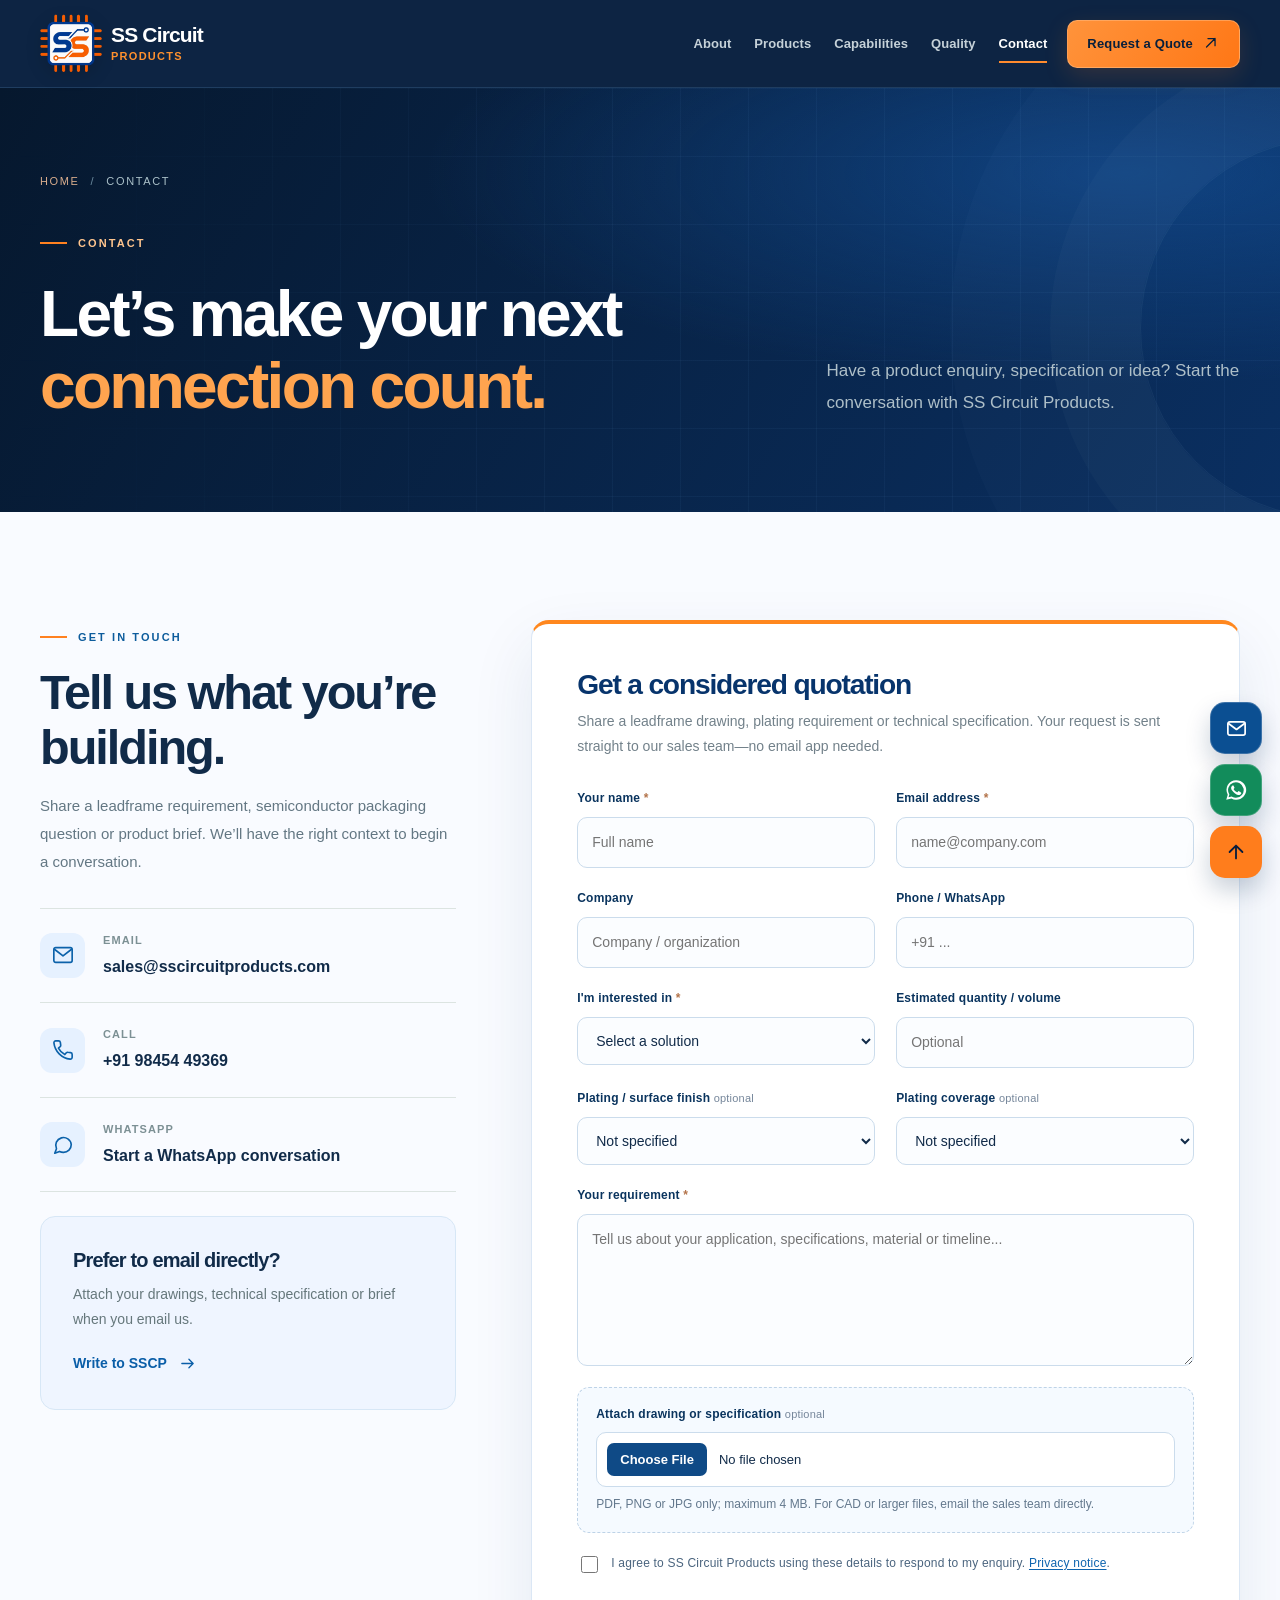
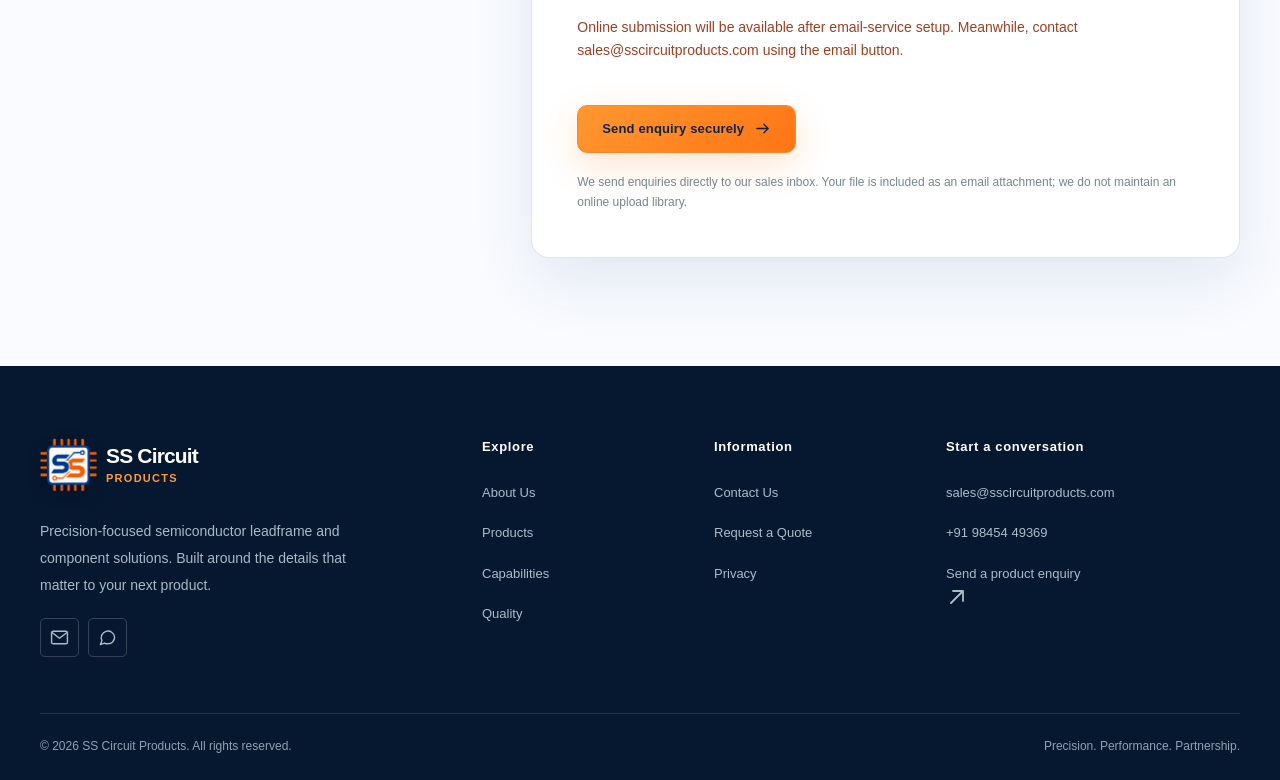
==== contact.html @ 8540289f "feat: publish SSCP V3 Cloudflare Pages website with enquiry endpoint" ====
<!DOCTYPE html>
<html lang="en"><head><meta charset="utf-8"/><meta content="width=device-width, initial-scale=1" name="viewport"/><meta content="#071d3d" name="theme-color"/><meta content="Contact SS Circuit Products at sales@sscircuitproducts.com or +91 98454 49369 for semiconductor and leadframe enquiries." name="description"/><meta content="index,follow" name="robots"/><link href="https://sscircuitproducts.com/contact.html" rel="canonical"/><link href="assets/favicon.png" rel="icon" type="image/png"/><link as="image" fetchpriority="low" href="assets/hero-leadframe.svg" media="(min-width: 641px)" rel="preload"/><link href="styles.css" rel="stylesheet"/><meta content="website" property="og:type"/><meta content="SS Circuit Products" property="og:site_name"/><meta content="Contact &amp; Enquiries | SS Circuit Products" property="og:title"/><meta content="Contact SS Circuit Products at sales@sscircuitproducts.com or +91 98454 49369 for semiconductor and leadframe enquiries." property="og:description"/><meta content="https://sscircuitproducts.com/contact.html" property="og:url"/><meta content="https://sscircuitproducts.com/assets/social-card.png" property="og:image"/><meta content="summary_large_image" name="twitter:card"/><script type="application/ld+json">{"@context": "https://schema.org", "@type": "Organization", "name": "SS Circuit Products", "url": "https://sscircuitproducts.com", "email": "sales@sscircuitproducts.com", "telephone": "+919845449369", "description": "Precision-focused semiconductor leadframe and related component solutions."}</script><title>Contact &amp; Enquiries | SS Circuit Products</title><script>document.documentElement.classList.add('has-js')</script><script defer="" src="script.js"></script></head><body><a class="skip-link" href="#main">Skip to content</a><header class="header"><div class="container header-inner"><a aria-label="SS Circuit Products — Home" class="brand" href="index.html"><img alt="" class="brand-mark" height="52" src="assets/sscp-logo-icon.webp" width="52"/><span class="brand-type"><span class="brand-primary"><span>SS Circuit</span></span><span class="brand-secondary">Products</span></span></a><nav aria-label="Main navigation" class="nav" id="primary-navigation"><a class="nav-link" href="about.html">About</a><a class="nav-link" href="products.html">Products</a><a class="nav-link" href="capabilities.html">Capabilities</a><a class="nav-link" href="quality.html">Quality</a><a aria-current="page" class="nav-link" href="contact.html">Contact</a></nav><a class="header-cta" href="contact.html#enquiry">Request a Quote <svg aria-hidden="true" class="" fill="none" height="24" stroke="currentColor" stroke-linecap="round" stroke-linejoin="round" stroke-width="1.8" viewbox="0 0 24 24" width="24" xmlns="http://www.w3.org/2000/svg"><path d="M5 17 17 5M7 5h10v10"></path></svg></a><button aria-controls="primary-navigation" aria-expanded="false" aria-label="Open navigation" class="mobile-menu-btn" type="button"><svg aria-hidden="true" class="" fill="none" height="24" stroke="currentColor" stroke-linecap="round" stroke-linejoin="round" stroke-width="1.8" viewbox="0 0 24 24" width="24" xmlns="http://www.w3.org/2000/svg"><path d="M4 7h16M4 12h16M4 17h16"></path></svg></button></div></header><main id="main">
<section class="dark-hero page-hero"><div class="container"><div class="breadcrumbs"><a href="index.html">Home</a><span>/</span>Contact</div><div class="page-hero-grid"><div><span class="eyebrow eyebrow-light">Contact</span><h1>Let’s make your next<br/><em>connection count.</em></h1></div><p class="lead">Have a product enquiry, specification or idea? Start the conversation with SS Circuit Products.</p></div></div></section>
<section class="section" id="enquiry"><div class="container contact-layout"><div class="contact-intro"><span class="eyebrow">Get in touch</span><h2>Tell us what you’re building.</h2><p>Share a leadframe requirement, semiconductor packaging question or product brief. We’ll have the right context to begin a conversation.</p><div class="contact-method"><div class="contact-method-icon"><svg aria-hidden="true" class="" fill="none" height="24" stroke="currentColor" stroke-linecap="round" stroke-linejoin="round" stroke-width="1.8" viewbox="0 0 24 24" width="24" xmlns="http://www.w3.org/2000/svg"><rect height="16" rx="2" width="20" x="2" y="4"></rect><path d="m3 6 9 7 9-7"></path></svg></div><div><small>Email</small><a href="mailto:sales@sscircuitproducts.com">sales@sscircuitproducts.com</a></div></div><div class="contact-method"><div class="contact-method-icon"><svg aria-hidden="true" class="" fill="none" height="24" stroke="currentColor" stroke-linecap="round" stroke-linejoin="round" stroke-width="1.8" viewbox="0 0 24 24" width="24" xmlns="http://www.w3.org/2000/svg"><path d="M22 16.9v3a2 2 0 0 1-2.2 2A20 20 0 0 1 2.1 4.2 2 2 0 0 1 4.1 2h3a2 2 0 0 1 2 1.7l.4 2.9a2 2 0 0 1-.6 1.8L7 10a16 16 0 0 0 7 7l1.6-1.9a2 2 0 0 1 1.8-.6l2.9.4a2 2 0 0 1 1.7 2Z"></path></svg></div><div><small>Call</small><a href="tel:+919845449369">+91 98454 49369</a></div></div><div class="contact-method"><div class="contact-method-icon"><svg aria-hidden="true" class="" fill="none" height="24" stroke="currentColor" stroke-linecap="round" stroke-linejoin="round" stroke-width="1.8" viewbox="0 0 24 24" width="24" xmlns="http://www.w3.org/2000/svg"><path d="M21 11.5a8.4 8.4 0 0 1-8.6 8.5 9 9 0 0 1-4.2-1L3 21l1.9-4.9A8.5 8.5 0 1 1 21 11.5Z"></path></svg></div><div><small>WhatsApp</small><a href="https://wa.me/919845449369?text=Hello%20SSCP%2C%20I%20have%20a%20product%20enquiry." rel="noopener noreferrer" target="_blank">Start a WhatsApp conversation</a></div></div><div class="direct-cta"><h3>Prefer to email directly?</h3><p>Attach your drawings, technical specification or brief when you email us.</p><a class="text-link" href="mailto:sales@sscircuitproducts.com?subject=SSCP%20Product%20Enquiry">Write to SSCP <svg aria-hidden="true" class="" fill="none" height="24" stroke="currentColor" stroke-linecap="round" stroke-linejoin="round" stroke-width="1.8" viewbox="0 0 24 24" width="24" xmlns="http://www.w3.org/2000/svg"><path d="M4 12h16m-6-6 6 6-6 6"></path></svg></a></div></div>
<div class="contact-form-wrap"><h3>Get a considered quotation</h3><p class="form-subtext">Share a leadframe drawing, plating requirement or technical specification. Your request is sent straight to our sales team—no email app needed.</p><form action="/api/enquiry" id="enquiry-form" method="post"><div aria-hidden="true" class="hp-field"><label for="enq-website">Website (leave blank)</label><input autocomplete="off" id="enq-website" name="website" tabindex="-1" type="text"/></div><div class="form-grid"><div class="form-field"><label for="enq-name">Your name <span class="required">*</span></label><input autocomplete="name" id="enq-name" maxlength="100" name="name" placeholder="Full name" required="" type="text"/></div><div class="form-field"><label for="enq-email">Email address <span class="required">*</span></label><input autocomplete="email" id="enq-email" maxlength="150" name="email" placeholder="name@company.com" required="" type="email"/></div><div class="form-field"><label for="enq-company">Company</label><input autocomplete="organization" id="enq-company" maxlength="120" name="company" placeholder="Company / organization" type="text"/></div><div class="form-field"><label for="enq-phone">Phone / WhatsApp</label><input autocomplete="tel" id="enq-phone" maxlength="30" name="phone" placeholder="+91 ..." type="tel"/></div><div class="form-field"><label for="enq-interest">I'm interested in <span class="required">*</span></label><select id="enq-interest" name="interest" required=""><option disabled="" selected="" value="">Select a solution</option><option value="Precision Leadframes">Precision Leadframes</option><option value="Semiconductor Solutions">Semiconductor Solutions</option><option value="Custom Requirements">Custom Requirements</option><option value="Leadframe Plating">Leadframe Plating</option><option value="Request a Quotation">Request a Quotation</option><option value="Other Enquiry">Other Enquiry</option></select></div><div class="form-field"><label for="enq-volume">Estimated quantity / volume</label><input id="enq-volume" maxlength="80" name="volume" placeholder="Optional" type="text"/></div><div class="form-field"><label for="enq-plating">Plating / surface finish <span class="optional">optional</span></label><select id="enq-plating" name="plating"><option value="">Not specified</option><option>Silver</option><option>Nickel</option><option>Palladium</option><option>Gold</option><option>Tin</option><option>Other / to be discussed</option></select></div><div class="form-field"><label for="enq-plating-area">Plating coverage <span class="optional">optional</span></label><select id="enq-plating-area" name="platingArea"><option value="">Not specified</option><option>Full frame — both sides</option><option>Full frame — one side</option><option>Selective / specific areas</option><option>To be discussed</option></select></div><div class="form-field full"><label for="enq-message">Your requirement <span class="required">*</span></label><textarea id="enq-message" minlength="10" maxlength="3000" name="message" placeholder="Tell us about your application, specifications, material or timeline..." required=""></textarea></div><div class="form-field full file-upload-field"><label for="enq-drawing">Attach drawing or specification <span class="optional">optional</span></label><input accept=".pdf,.png,.jpg,.jpeg,application/pdf,image/png,image/jpeg" id="enq-drawing" name="drawing" type="file"/><small id="drawing-help">PDF, PNG or JPG only; maximum 4 MB. For CAD or larger files, email the sales team directly.</small></div><div class="form-field full consent-field"><label for="enq-consent"><input id="enq-consent" name="consent" type="checkbox" required/><span>I agree to SS Circuit Products using these details to respond to my enquiry. <a href="privacy.html">Privacy notice</a>.</span></label></div></div><div class="turnstile-panel" id="verification-panel"><div aria-label="Spam protection" class="turnstile-mount" id="turnstile-mount"></div><p class="form-config-note" id="form-config-note">Checking secure enquiry service…</p></div><div class="form-actions"><button class="btn btn-primary" disabled="" id="send-enquiry" type="submit">Send enquiry securely <svg aria-hidden="true" class="" fill="none" height="24" stroke="currentColor" stroke-linecap="round" stroke-linejoin="round" stroke-width="1.8" viewbox="0 0 24 24" width="24" xmlns="http://www.w3.org/2000/svg"><path d="M4 12h16m-6-6 6 6-6 6"></path></svg></button></div><p aria-atomic="true" aria-live="polite" class="form-status" id="form-status" role="status"></p><p class="form-note">We send enquiries directly to our sales inbox. Your file is included as an email attachment; we do not maintain an online upload library.</p></form></div></div></section>
</main><footer class="footer"><div class="container"><div class="footer-grid"><div><a aria-label="SS Circuit Products — Home" class="brand" href="index.html"><img alt="" class="brand-mark" height="52" src="assets/sscp-logo-icon.webp" width="52"/><span class="brand-type"><span class="brand-primary"><span>SS Circuit</span></span><span class="brand-secondary">Products</span></span></a><p class="footer-desc">Precision-focused semiconductor leadframe and component solutions. Built around the details that matter to your next product.</p><div class="footer-social"><a aria-label="Email SS Circuit Products" href="mailto:sales@sscircuitproducts.com"><svg aria-hidden="true" class="" fill="none" height="24" stroke="currentColor" stroke-linecap="round" stroke-linejoin="round" stroke-width="1.8" viewbox="0 0 24 24" width="24" xmlns="http://www.w3.org/2000/svg"><rect height="16" rx="2" width="20" x="2" y="4"></rect><path d="m3 6 9 7 9-7"></path></svg></a><a aria-label="Message SS Circuit Products on WhatsApp" href="https://wa.me/919845449369?text=Hello%20SSCP%2C%20I%20would%20like%20to%20discuss%20a%20requirement." rel="noopener noreferrer" target="_blank"><svg aria-hidden="true" class="" fill="none" height="24" stroke="currentColor" stroke-linecap="round" stroke-linejoin="round" stroke-width="1.8" viewbox="0 0 24 24" width="24" xmlns="http://www.w3.org/2000/svg"><path d="M21 11.5a8.4 8.4 0 0 1-8.6 8.5 9 9 0 0 1-4.2-1L3 21l1.9-4.9A8.5 8.5 0 1 1 21 11.5Z"></path></svg></a></div></div>
<div><h4>Explore</h4><ul class="footer-list"><li><a href="about.html">About Us</a></li><li><a href="products.html">Products</a></li><li><a href="capabilities.html">Capabilities</a></li><li><a href="quality.html">Quality</a></li></ul></div>
<div><h4>Information</h4><ul class="footer-list"><li><a href="contact.html">Contact Us</a></li><li><a href="contact.html#enquiry">Request a Quote</a></li><li><a href="privacy.html">Privacy</a></li></ul></div>
<div><h4>Start a conversation</h4><ul class="footer-list"><li><a href="mailto:sales@sscircuitproducts.com">sales@sscircuitproducts.com</a></li><li><a href="tel:+919845449369">+91 98454 49369</a></li><li><a href="contact.html#enquiry">Send a product enquiry <svg aria-hidden="true" class="" fill="none" height="24" stroke="currentColor" stroke-linecap="round" stroke-linejoin="round" stroke-width="1.8" viewbox="0 0 24 24" width="24" xmlns="http://www.w3.org/2000/svg"><path d="M5 17 17 5M7 5h10v10"></path></svg></a></li></ul></div></div>
<div class="footer-bottom"><span>© <span data-year="">2026</span> SS Circuit Products. All rights reserved.</span><span>Precision. Performance. Partnership.</span></div></div></footer>
<div aria-label="Quick contact and page navigation" class="floating-actions">
<a aria-label="Send SSCP an email" class="floating-action floating-email" href="mailto:sales@sscircuitproducts.com?subject=Enquiry%20from%20SSCP%20website" title="Email SSCP">
<svg aria-hidden="true" fill="none" height="23" stroke="currentColor" stroke-linecap="round" stroke-linejoin="round" stroke-width="1.8" viewbox="0 0 24 24" width="23"><rect height="14" rx="2" width="18" x="3" y="5"></rect><path d="m4 7 8 6 8-6"></path></svg><span class="floating-tooltip">Email</span>
</a>
<a aria-label="Contact SSCP on WhatsApp" class="floating-action floating-whatsapp" href="https://wa.me/919845449369?text=Hello%20SS%20Circuit%20Products%2C%20I%27d%20like%20to%20discuss%20a%20requirement." rel="noopener noreferrer" target="_blank" title="WhatsApp SSCP">
<svg aria-hidden="true" fill="currentColor" height="24" viewbox="0 0 32 32" width="24"><path d="M16 3a12.8 12.8 0 0 0-11 19.2L3 29l7-1.8A13 13 0 1 0 16 3Zm0 23.4a10.4 10.4 0 0 1-5.3-1.5l-.4-.2-4.2 1.1 1.1-4.1-.3-.4A10.4 10.4 0 1 1 16 26.4Zm5.8-7.9c-.3-.1-1.8-.9-2.1-1-.3-.1-.5-.1-.7.2-.2.3-.8 1-1 1.2-.2.2-.4.2-.7.1-.3-.2-1.3-.5-2.5-1.6-1-.9-1.7-2.1-1.9-2.4-.2-.3 0-.5.2-.7l.5-.6.3-.5c.1-.2 0-.4 0-.5l-1-2.2c-.2-.5-.5-.4-.7-.4h-.6c-.2 0-.6.1-.9.4-.3.3-1.2 1.1-1.2 2.8s1.2 3.2 1.4 3.4c.2.2 2.4 3.7 5.8 5.2.8.3 1.4.5 1.9.6.8.2 1.5.2 2.1.1.6-.1 1.8-.7 2.1-1.5.3-.8.3-1.4.2-1.5-.1-.2-.3-.2-.6-.4Z"></path></svg><span class="floating-tooltip">WhatsApp</span>
</a>
<button aria-label="Back to top" class="floating-action floating-top" title="Back to top" type="button">
<svg aria-hidden="true" fill="none" height="22" stroke="currentColor" stroke-linecap="round" stroke-linejoin="round" stroke-width="2" viewbox="0 0 24 24" width="22"><path d="M12 19V5m-7 7 7-7 7 7"></path></svg><span class="floating-tooltip">Back to top</span>
</button>
</div>
</body></html>
---- styles.css ----
/* SS Circuit Products — production-ready static website. No external runtime dependencies. */
:root {
  --navy:#081c30; --navy2:#0d2842; --navy3:#173650; --ink:#13283b;
  --copper:#d99966; --copper2:#f1b784; --cream:#fbfaf7; --paper:#f6f7f5;
  --muted:#657580; --line:#dce2e2; --forest:#1d5a55; --teal:#7ac4b5;
  --font: "Aptos", "Inter", "Segoe UI", Arial, sans-serif;
  --shadow:0 25px 85px rgba(14,32,48,.10);
}
*,*::before,*::after {box-sizing:border-box}
html {scroll-behavior:smooth;scroll-padding-top:105px}
body {margin:0; font:400 16px/1.65 var(--font); color:var(--ink);background:var(--cream);-webkit-font-smoothing:antialiased}
body.menu-open {overflow:hidden}
a {color:inherit;text-decoration:none}
img,svg {max-width:100%;display:block}
button,input,textarea,select {font:inherit}
button {cursor:pointer}
input,textarea,select{min-width:0}
::selection{background:#d8a079;color:#102335}
:focus-visible {outline:3px solid #d99966;outline-offset:4px}
.container {width:min(100% - 64px,1200px);margin-inline:auto}
.skip-link {position:fixed;z-index:1100;left:15px;top:-60px;padding:12px 18px;background:#fff;color:var(--ink)}
.skip-link:focus{top:15px}
.header {height:88px;background:var(--navy);color:#f9faf9;position:sticky;z-index:100;top:0;border-bottom:1px solid rgba(255,255,255,.11)}
.header-inner{height:100%;display:flex;align-items:center;justify-content:space-between;gap:30px}
.brand{display:inline-flex;align-items:center;gap:13px;flex-shrink:0}
.brand-mark{width:52px;height:52px;filter:drop-shadow(0 3px 8px rgba(0,0,0,.13))}
.brand-type {display:flex; flex-direction:column;line-height:1.07;letter-spacing:.005em}
.brand-primary{font-size:22px;font-weight:800;letter-spacing:.02em}
.brand-secondary{font-size:10px;font-weight:700;letter-spacing:.24em;text-transform:uppercase;color:#d9bdab;margin-top:7px}
.nav {display:flex;align-items:center;gap:31px;margin-left:auto}
.nav-link{color:#c5d1d8;font-size:13px;font-weight:700;letter-spacing:.005em;position:relative;padding:34px 0;transition:color .2s}
.nav-link:hover,.nav-link[aria-current="page"]{color:#fff}
.nav-link[aria-current="page"]::after {content:"";position:absolute;left:0;right:0;bottom:25px;height:2px;background:var(--copper)}
.header-cta,.btn {display:inline-flex;gap:10px;align-items:center;justify-content:center;white-space:nowrap;min-height:48px;font-size:13px;font-weight:800;letter-spacing:.012em;border-radius:5px;transition:transform .2s,background .2s,border-color .2s,box-shadow .2s}
.header-cta{padding:0 19px;background:var(--copper);color:#142438}
.header-cta:hover,.btn-primary:hover {background:#f3b989;transform:translateY(-2px);box-shadow:0 14px 34px rgba(204,136,84,.22)}
.btn svg,.header-cta svg,.text-link svg {width:17px;height:17px;flex:0 0 17px}
.btn-primary{padding:0 24px;border:1px solid var(--copper);background:var(--copper);color:#122539}
.btn-outline{padding:0 24px;border:1px solid rgba(255,255,255,.34);color:#fff;background:transparent}
.btn-outline:hover {border-color:var(--copper);background:rgba(255,255,255,.05);transform:translateY(-2px)}
.btn-outline-dark{padding:0 24px;border:1px solid #b6c4c8;color:var(--ink);background:transparent}
.btn-outline-dark:hover{border-color:var(--ink);transform:translateY(-2px)}
.btn-dark{padding:0 24px;border:1px solid var(--navy);background:var(--navy);color:#fff}
.btn-dark:hover{background:var(--navy3);transform:translateY(-2px)}
.mobile-menu-btn{display:none;align-items:center;justify-content:center;width:45px;height:45px;border:1px solid rgba(255,255,255,.3);background:none;color:white;border-radius:5px}
.mobile-menu-btn svg{width:23px;height:23px}
.eyebrow{display:inline-flex;gap:11px;align-items:center;font-size:11px;font-weight:800;text-transform:uppercase;letter-spacing:.19em;color:var(--forest)}
.eyebrow::before{content:"";width:27px;height:2px;background:var(--copper)}
.eyebrow-light{color:#ecc7a8}
.eyebrow-light::before{background:#e7a26d}
.section{padding:108px 0}
.section-subhead{margin:18px 0 0;color:var(--muted);max-width:560px;font-size:17px;line-height:1.8}
h1,h2,h3,h4,p{margin-top:0}
h1,h2,h3,h4{line-height:1.13;letter-spacing:-.042em}
h1{font-size:clamp(50px,5.8vw,86px);font-weight:770}
h2{font-size:clamp(38px,4vw,57px);font-weight:730}
h3{font-size:clamp(24px,2.2vw,30px);font-weight:730}
.lead{font-size:18px;line-height:1.85;color:#aebfc8;max-width:565px}
.dark-hero {background:radial-gradient(ellipse at 82% 38%,#183750 0,transparent 46%),linear-gradient(125deg,#081b2c 10%,#0b2339 75%,#102c44 100%);color:white;position:relative;overflow:hidden}
.dark-hero::before{content:"";position:absolute;inset:0;background-image:linear-gradient(rgba(124,163,177,.046) 1px,transparent 1px),linear-gradient(90deg,rgba(124,163,177,.046) 1px,transparent 1px);background-size:68px 68px;mask-image:linear-gradient(to right,transparent,black 45%);pointer-events:none}
.dark-hero::after{content:"";position:absolute;width:380px;height:380px;border-radius:50%;border:1px solid rgba(164,200,215,.075);right:-240px;top:50px;box-shadow:0 0 0 90px rgba(164,200,215,.026),0 0 0 190px rgba(164,200,215,.02);pointer-events:none}
.hero .container{position:relative;z-index:1}
.hero-main{display:grid;grid-template-columns: minmax(0,1.04fr) minmax(0,1fr);align-items:center;gap:12px;min-height:615px;padding:66px 0 63px}
.hero-copy{max-width:660px;padding:0 0 9px;position:relative;z-index:2}
.hero-eyebrow{display:flex;align-items:center;gap:12px;color:#e9b68f;letter-spacing:.2em;text-transform:uppercase;font-weight:800;font-size:11px;margin-bottom:30px}
.hero-eyebrow span{width:30px;height:1px;background:#e9b68f}
.hero h1{margin-bottom:23px;line-height:1.03}
.hero h1 em{font-style:normal;color:var(--copper2)}
.hero-copy .lead{margin-bottom:34px}
.hero-actions{display:flex;gap:12px;align-items:center;flex-wrap:wrap}
.hero-proof{display:flex;gap:24px;flex-wrap:wrap;margin-top:53px;padding-top:25px;border-top:1px solid rgba(255,255,255,.13);font-size:12px;color:#c2ced4}
.hero-proof span{display:inline-flex;gap:9px;align-items:center}
.hero-proof svg{width:16px;height:16px;color:#e4aa7e}
.hero-art{position:relative;min-width:0;align-self:stretch;display:flex;align-items:center;justify-content:center}
.hero-art::before{content:"";position:absolute;width:100%;aspect-ratio:1;border-radius:50%;background:radial-gradient(circle,rgba(213,143,95,.16) 0%,transparent 65%);filter:blur(15px)}
.hero-art img{width:min(116%,720px);max-width:unset;position:relative;margin-left:-7%;filter:drop-shadow(0 38px 36px rgba(0,0,0,.24));animation:levitate 7s ease-in-out infinite}
@keyframes levitate{0%,100%{transform:translateY(0)}50%{transform:translateY(-12px)}}
.hero-caption{position:absolute;right:-3%;bottom:18%;background:rgba(16,41,60,.88);border:1px solid rgba(228,177,132,.33);backdrop-filter:blur(15px);padding:16px 21px;border-radius:6px;box-shadow:0 15px 55px rgba(0,0,0,.18)}
.hero-caption small{display:block;text-transform:uppercase;letter-spacing:.2em;font-weight:800;color:#d9a780;font-size:10px;margin-bottom:5px}
.hero-caption strong{font-size:14px;letter-spacing:.01em;font-weight:600}
.hero-scan{position:absolute;top:15%;right:3%;display:flex;align-items:center;gap:8px;color:#a5c0cb;font-size:10px;letter-spacing:.17em;text-transform:uppercase;writing-mode:vertical-rl}
.hero-scan span{height:60px;width:1px;background:linear-gradient(#e2a36e,transparent)}
.ticker{background:#102a40;border-top:1px solid rgba(255,255,255,.1);color:#cedadf}
.ticker-inner{display:grid;grid-template-columns:repeat(3,1fr)}
.ticker-item{padding:24px 27px;display:flex;align-items:center;justify-content:center;gap:17px;border-right:1px solid rgba(255,255,255,.12);font-size:12px;font-weight:800;letter-spacing:.16em;text-transform:uppercase;text-align:center}
.ticker-item:last-child{border-right:0}
.ticker-item svg{width:21px;height:21px;stroke:#e7a879;stroke-width:1.4}
.intro-grid{display:grid;grid-template-columns: .96fr 1fr;gap:115px;align-items:center}
.intro-grid h2{margin:20px 0 0}
.intro-right p{font-size:19px;line-height:1.8;color:#596e79;margin-bottom:24px}
.text-link{display:inline-flex;gap:12px;align-items:center;color:var(--forest);font-weight:800;font-size:14px;transition:gap .2s}
.text-link:hover{gap:17px;color:var(--navy)}
.products-section{background:#eff2f0}
.section-heading{display:flex;justify-content:space-between;align-items:end;gap:30px;margin-bottom:44px}
.section-heading h2{margin:17px 0 0}
.product-grid{display:grid;grid-template-columns:repeat(3,minmax(0,1fr));gap:19px}
.product-card{display:flex;flex-direction:column;background:#fff;border:1px solid #e2e7e4;border-radius:7px;overflow:hidden;box-shadow:0 7px 22px rgba(12,37,53,.025);transition:transform .24s,box-shadow .24s}
.product-card:hover{transform:translateY(-6px);box-shadow:var(--shadow)}
.product-media{position:relative;overflow:hidden;aspect-ratio:1.47;background:#e5e9e6}
.product-media img{width:100%;height:100%;object-fit:cover;transition:transform .5s}
.product-card:hover .product-media img{transform:scale(1.045)}
.product-number{position:absolute;top:16px;left:16px;background:#ffffffed;border:1px solid #dbe3e1;padding:5px 11px;font-size:10px;font-weight:900;letter-spacing:.13em;border-radius:2px}
.product-content{padding:32px 29px 30px;display:flex;flex:1;flex-direction:column}
.product-content h3{font-size:25px;letter-spacing:-.025em;margin-bottom:13px}
.product-content p{font-size:14px;color:#6a7880;line-height:1.78;margin-bottom:26px;flex:1}
.product-content .text-link{margin-top:auto}
.dark-feature{background:var(--navy);color:white;position:relative;overflow:hidden}
.dark-feature::after{content:"";position:absolute;right:-140px;bottom:-190px;width:630px;height:630px;border:1px solid rgba(255,255,255,.07);border-radius:50%;box-shadow:0 0 0 75px rgba(255,255,255,.025),0 0 0 145px rgba(255,255,255,.015)}
.feature-grid{display:grid;grid-template-columns: .95fr 1fr;gap:80px;align-items:center;position:relative;z-index:1}
.feature-copy h2{margin:20px 0 23px}
.feature-copy h2 em{font-style:normal;color:var(--copper2)}
.feature-copy p{color:#a9bdc8;font-size:17px;line-height:1.83;max-width:550px;margin-bottom:28px}
.feature-list{padding:0;margin:30px 0 35px;list-style:none;display:grid;gap:16px}
.feature-list li{display:flex;gap:13px;color:#e5edef;font-size:14px;align-items:start}
.feature-list svg{width:20px;height:20px;color:#e8a878;flex:0 0 20px;margin-top:2px}
.feature-visual{min-height:455px;display:flex;align-items:center;justify-content:center;position:relative}
.feature-visual img{max-height:470px;filter:drop-shadow(0 20px 40px rgba(0,0,0,.2))}
.feature-small-label{position:absolute;left:8%;bottom:3%;font-size:10px;letter-spacing:.24em;text-transform:uppercase;color:#98a9b8;transform:rotate(-90deg);transform-origin:left bottom}
.process-grid{display:grid;grid-template-columns:repeat(4,minmax(0,1fr));gap:20px;margin-top:47px}
.process-card{padding:26px 23px 25px;border:1px solid #dce4e1;background:#fff;border-radius:5px;min-height:230px;position:relative}
.process-card:not(:last-child)::after{content:"→";font-size:21px;color:#d9a579;position:absolute;right:-18px;top:23px;z-index:1}
.process-num{display:block;font-size:12px;letter-spacing:.17em;font-weight:800;color:#b7815a;margin-bottom:26px}
.process-card h3{font-size:20px;letter-spacing:-.02em;margin-bottom:11px}
.process-card p{font-size:13px;line-height:1.75;color:#647680;margin:0}
.application-section{background:#fff}
.application-grid{display:grid;grid-template-columns:repeat(4,1fr);gap:16px;margin-top:38px}
.application-card{border:1px solid #dfe7e4;background:#f9faf8;padding:26px 23px;min-height:150px;border-radius:4px}
.application-icon{width:42px;height:42px;display:flex;align-items:center;justify-content:center;border-radius:50%;background:#eaf2ee;margin-bottom:19px;color:#245b54}
.application-icon svg{width:23px;height:23px}
.application-card h3{font-size:17px;letter-spacing:-.018em;margin:0}
.cta-band{background:#dca573;color:#152d3e;position:relative;overflow:hidden}
.cta-band::after{content:"";position:absolute;right:-120px;top:-160px;width:420px;height:420px;border:1px solid rgba(27,43,54,.18);border-radius:50%;box-shadow:0 0 0 48px rgba(27,43,54,.05),0 0 0 100px rgba(27,43,54,.045)}
.cta-inner{min-height:270px;padding:46px 0;display:flex;justify-content:space-between;gap:42px;align-items:center;position:relative;z-index:1}
.cta-inner h2{font-size:clamp(34px,3.7vw,53px);max-width:760px;margin:11px 0 0}
.cta-inner .eyebrow{color:#264237}
.cta-inner .eyebrow::before{background:#1f564b}
.cta-band .btn{flex-shrink:0}
.footer{background:#081c2e;color:#a9bdc8;padding:70px 0 0}
.footer-grid{display:grid;grid-template-columns:1.4fr .65fr .65fr 1.05fr;gap:50px;padding-bottom:56px}
.footer .brand{margin-bottom:25px;color:white}
.footer-desc{max-width:310px;color:#a8bac4;font-size:14px;line-height:1.9}
.footer h4{margin:4px 0 24px;color:#fff;font-size:13px;font-weight:800;letter-spacing:.05em}
.footer-list{margin:0;padding:0;list-style:none;display:grid;gap:14px}
.footer-list a{font-size:13px;transition:color .2s;overflow-wrap:anywhere}
.footer-list a:hover{color:var(--copper2)}
.footer-social{display:flex;gap:9px;margin-top:20px}
.footer-social a{width:39px;height:39px;border:1px solid rgba(255,255,255,.18);display:flex;align-items:center;justify-content:center;border-radius:5px;transition:background .2s}
.footer-social a:hover{background:#1d3e53}
.footer-social svg{width:19px;height:19px}
.footer-bottom{border-top:1px solid rgba(255,255,255,.12);display:flex;justify-content:space-between;gap:24px;padding:23px 0;font-size:12px;color:#8da4b1}
.footer-bottom a:hover{color:white}
/* inner pages */
.page-hero{padding:84px 0 90px}
.page-hero-grid{display:grid;grid-template-columns:minmax(0,1.3fr) minmax(220px,.75fr);gap:70px;align-items:end;position:relative;z-index:1}
.page-hero h1{font-size:clamp(46px,5vw,70px);margin:25px 0 0;max-width:840px}
.page-hero h1 em{font-style:normal;color:var(--copper2)}
.page-hero .lead{font-size:17px;max-width:430px;margin:0 0 4px}
.breadcrumbs{font-size:11px;color:#abc1c9;text-transform:uppercase;letter-spacing:.15em;margin-bottom:36px}
.breadcrumbs a{color:#d8ac8c}
.breadcrumbs span{padding:0 11px;color:#6c8b9f}
.content-heading{margin-bottom:29px}
.content-heading h2{margin:17px 0 0}
.content-body{font-size:17px;line-height:1.9;color:#65747b}
.content-body p{margin-bottom:19px}
.split-section{display:grid;grid-template-columns:.85fr 1fr;gap:100px;align-items:center}
.statement-card{background:#e9eeea;padding:55px;min-height:400px;border-radius:5px;position:relative;overflow:hidden;display:flex;flex-direction:column;justify-content:end}
.statement-card::before{content:"";position:absolute;width:340px;height:340px;right:-100px;top:-130px;border:1px solid #adc9bd;border-radius:50%;box-shadow:0 0 0 38px rgba(80,139,121,.09),0 0 0 80px rgba(80,139,121,.08)}
.statement-card strong{font-size:clamp(35px,4vw,56px);letter-spacing:-.05em;line-height:1.14;position:relative;z-index:1}
.statement-card span{font-size:12px;color:#39745f;letter-spacing:.16em;text-transform:uppercase;font-weight:900;margin-bottom:20px;position:relative;z-index:1}
.values-grid{display:grid;grid-template-columns:repeat(3,1fr);gap:18px;margin-top:45px}
.value-card{padding:37px 31px;background:#fff;border:1px solid #e0e7e3;border-radius:5px;min-height:250px}
.value-card svg{width:35px;height:35px;color:#b47b52;margin-bottom:28px}
.value-card h3{font-size:23px;margin-bottom:10px}
.value-card p{color:#657780;font-size:14px;line-height:1.75;margin:0}
.detail-list{display:grid;gap:0}
.detail-item{display:grid;grid-template-columns:160px 1fr;gap:30px;padding:31px 0;border-bottom:1px solid var(--line);align-items:start}
.detail-item:first-child{border-top:1px solid var(--line)}
.detail-item .detail-label{font-size:11px;color:#a06f4d;letter-spacing:.13em;font-weight:900;text-transform:uppercase;padding-top:7px}
.detail-item h3{font-size:22px;margin-bottom:11px}
.detail-item p{color:#667780;line-height:1.8;font-size:15px;margin:0}
.detail-feature{display:grid;grid-template-columns:.9fr 1.1fr;gap:85px;align-items:center;margin:0 0 90px}
.detail-feature:nth-child(even){grid-template-columns:1.1fr .9fr}
.detail-feature img{width:100%;border-radius:5px;box-shadow:var(--shadow)}
.detail-feature .text-link{margin-top:18px}
.detail-feature h2{font-size:clamp(33px,3.5vw,48px);margin:18px 0}
.detail-feature p{font-size:16px;color:#667780;line-height:1.85}
.info-block{padding:34px;border:1px solid #d8e3dd;border-left:4px solid #c98c59;background:#f2f6f2;border-radius:4px}
.info-block p{margin:0;color:#5e747b;font-size:14px;line-height:1.8}
.check-grid{display:grid;grid-template-columns:repeat(2,1fr);gap:16px;margin-top:40px}
.check-card{background:#fff;border:1px solid #dde6e1;padding:32px 30px;min-height:186px;border-radius:4px}
.check-card .check-icon{display:flex;align-items:center;justify-content:center;width:36px;height:36px;background:#f4e7d9;color:#9d6d4b;border-radius:50%;margin-bottom:20px}
.check-icon svg{width:18px;height:18px}
.check-card h3{font-size:21px;margin-bottom:10px}
.check-card p{font-size:14px;color:#667b81;line-height:1.8;margin:0}
.faq-list{max-width:900px;margin:42px auto 0;border-top:1px solid var(--line)}
.faq-item{border-bottom:1px solid var(--line)}
.faq-item summary{list-style:none;cursor:pointer;display:flex;align-items:center;justify-content:space-between;gap:20px;font-size:19px;font-weight:700;letter-spacing:-.02em;padding:25px 0}
.faq-item summary::-webkit-details-marker{display:none}
.faq-item summary::after{content:"+";font-size:26px;font-weight:300;color:#b77c51}
.faq-item[open] summary::after{content:"−"}
.faq-item p{font-size:15px;color:#667781;line-height:1.8;max-width:760px;padding-bottom:26px;margin:0}
/* Contact */
.contact-layout{display:grid;grid-template-columns:.74fr 1.26fr;gap:75px;align-items:start}
.contact-intro h2{font-size:clamp(35px,3.8vw,51px);margin:18px 0}
.contact-intro p{font-size:15px;color:#637783;line-height:1.85;margin-bottom:32px}
.contact-method{display:flex;gap:18px;padding:22px 0;border-bottom:1px solid #dce4e1;align-items:center}
.contact-method:first-of-type{border-top:1px solid #dce4e1}
.contact-method-icon{width:45px;height:45px;background:#e5efea;color:#205b51;display:flex;align-items:center;justify-content:center;flex:0 0 45px;border-radius:5px}
.contact-method-icon svg{width:22px;height:22px}
.contact-method small{color:#7c9094;font-size:11px;font-weight:700;display:block;text-transform:uppercase;letter-spacing:.1em;margin-bottom:5px}
.contact-method a{font-size:16px;font-weight:750;overflow-wrap:anywhere}
.contact-method a:hover{color:#a06c46}
.contact-form-wrap{padding:45px;background:white;border:1px solid #dfe6e1;border-radius:7px;box-shadow:0 15px 60px rgba(17,49,58,.055)}
.contact-form-wrap h3{margin-bottom:8px}
.form-subtext{font-size:14px;color:#72818a;margin-bottom:30px;line-height:1.8}
.form-grid{display:grid;grid-template-columns:1fr 1fr;gap:21px}
.form-field{display:flex;flex-direction:column;gap:8px;min-width:0}
.form-field.full{grid-column:1/-1}
.form-field label{font-size:12px;font-weight:800;color:#1d3545;letter-spacing:.017em}
.required{color:#b37349}
.form-field input,.form-field select,.form-field textarea{background:#f8faf9;border:1px solid #d4dfdb;border-radius:4px;padding:13px 14px;width:100%;color:var(--ink);outline:none;transition:border-color .2s,box-shadow .2s;font-size:14px}
.form-field input:focus,.form-field select:focus,.form-field textarea:focus{border-color:#c18b62;box-shadow:0 0 0 3px rgba(212,152,102,.14)}
.form-field textarea{min-height:145px;resize:vertical}
.form-actions{display:flex;gap:11px;align-items:center;flex-wrap:wrap;margin-top:27px}
.form-note{color:#74878b;font-size:12px;margin:19px 0 0;line-height:1.7}
.form-status{font-size:13px;margin:16px 0 0;color:#235e4f;min-height:0}
.direct-cta{background:#eef4f0;padding:32px;border:1px solid #dae6df;border-radius:5px;margin-top:24px}
.direct-cta h3{font-size:20px;margin-bottom:10px}
.direct-cta p{font-size:14px;line-height:1.8;color:#65777b;margin-bottom:18px}
.notice{background:#f4efe7;border-left:3px solid #c38b5a;padding:18px 24px;font-size:13px;color:#6f706d;line-height:1.8}
.has-js .js-reveal{opacity:0;transform:translateY(17px);transition:opacity .6s ease,transform .6s ease}
.has-js .js-reveal.in-view{opacity:1;transform:translateY(0)}
@media (prefers-reduced-motion:reduce){html{scroll-behavior:auto}.has-js .js-reveal{opacity:1;transform:none;transition:none}.hero-art img{animation:none}*,*::before,*::after{scroll-behavior:auto!important}}
@media (max-width:1100px){
  .nav{gap:18px}.header-cta{padding:0 14px}.hero-main{min-height:540px}.hero-caption{right:-1%;bottom:19%}.intro-grid{gap:55px}.feature-grid{gap:45px}.footer-grid{gap:27px}
}
@media (max-width:900px){
  .container{width:min(100% - 42px,1200px)}.header{height:78px}.brand-mark{width:45px;height:45px}.brand-primary{font-size:20px}.header-cta{margin-left:auto;min-height:43px}
  .mobile-menu-btn{display:inline-flex}.nav{display:none;position:absolute;left:0;right:0;top:78px;background:#0c263e;padding:18px 21px 27px;border-bottom:1px solid rgba(255,255,255,.2);box-shadow:0 28px 30px rgba(0,0,0,.18)}
  .nav.is-open{display:flex;flex-direction:column;align-items:stretch;gap:0}.nav-link{padding:14px 4px;border-bottom:1px solid rgba(255,255,255,.08);font-size:15px}.nav-link[aria-current="page"]::after{display:none}
  .hero-main{grid-template-columns:1fr 1fr;gap:0;min-height:530px}.hero h1{font-size:clamp(46px,5.9vw,65px)}.hero-art img{width:135%;margin-left:-18%}.hero-caption{bottom:20%;right:-4%}
  .hero-proof{gap:14px;margin-top:34px}.intro-grid,.feature-grid{gap:35px}.section{padding:75px 0}.product-grid{gap:12px}.product-content{padding:25px 19px}.product-content h3{font-size:21px}.process-grid{grid-template-columns:repeat(2,1fr)}.process-card:not(:last-child)::after{display:none}
  .application-grid{grid-template-columns:repeat(2,1fr)}.footer-grid{grid-template-columns:1.2fr .8fr;gap:35px}.page-hero-grid{gap:30px}.split-section{gap:45px}.contact-layout{gap:35px}.contact-form-wrap{padding:28px}
}
@media (max-width:640px){
 .container{width:min(100% - 34px,1200px)}.header{height:70px}.brand{gap:9px}.brand-mark{width:40px;height:40px}.brand-primary{font-size:18px}.brand-secondary{font-size:8px;margin-top:5px}.header-cta{display:none}.nav{top:70px}
 .hero-main{display:flex;flex-direction:column;align-items:stretch;min-height:unset;padding:61px 0 26px;gap:0}.hero-copy{padding:0}.hero-eyebrow{font-size:10px;letter-spacing:.145em;margin-bottom:21px}.hero h1{font-size:clamp(46px,11vw,64px);margin-bottom:22px}.hero-copy .lead{font-size:16px;line-height:1.75}.hero-actions .btn{font-size:12px;padding:0 17px;min-height:46px}.hero-proof{font-size:11px;margin-top:33px;padding-top:21px;gap:15px}
 .hero-art{min-height:320px;margin:-2px -20px 0}.hero-art img{width:108%;max-width:570px;margin-left:0}.hero-caption{font-size:11px;bottom:10%;right:5%;padding:11px 14px}.hero-caption strong{font-size:12px}.hero-scan{display:none}
 .ticker-inner{grid-template-columns:1fr 1fr}.ticker-item{padding:16px 8px;gap:8px;font-size:9px;letter-spacing:.08em}.ticker-item:nth-child(3){grid-column:1/-1;border-right:0;border-top:1px solid rgba(255,255,255,.1)}.ticker-item svg{width:15px;height:15px}
 .section{padding:66px 0}h2{font-size:clamp(35px,8vw,47px)}.section-heading{display:block;margin-bottom:29px}.section-heading .text-link{margin-top:23px}.intro-grid,.feature-grid,.split-section{grid-template-columns:1fr;gap:28px}.intro-right p{font-size:16px}
 .product-grid{grid-template-columns:1fr;gap:16px}.product-media{aspect-ratio:1.75}.product-content{padding:25px}.product-content h3{font-size:23px}.product-content p{font-size:14px}.dark-feature .feature-visual{min-height:290px}.feature-visual img{height:340px}
 .process-grid{gap:13px;margin-top:34px}.process-card{min-height:230px;padding:21px 16px}.process-card h3{font-size:18px}.process-card p{font-size:12px}.application-grid{gap:11px}.application-card{padding:21px 17px;min-height:140px}.application-card h3{font-size:15px}
 .cta-inner{display:block;min-height:unset;padding:52px 0}.cta-inner h2{font-size:37px;margin-bottom:27px}.footer{padding-top:53px}.footer-grid{grid-template-columns:1fr 1fr;gap:32px 21px}.footer-grid>div:first-child,.footer-grid>div:last-child{grid-column:1/-1}.footer-bottom{display:block}.footer-bottom span{display:block;margin-bottom:8px}
 .page-hero{padding:56px 0 65px}.page-hero-grid{display:block}.page-hero h1{font-size:clamp(46px,10vw,64px);margin:20px 0 22px}.page-hero .lead{font-size:16px}.breadcrumbs{margin-bottom:23px}.statement-card{padding:35px;min-height:310px}.values-grid{grid-template-columns:1fr;gap:13px;margin-top:31px}.value-card{min-height:0;padding:27px}.value-card svg{margin-bottom:16px}.detail-item{grid-template-columns:1fr;gap:6px;padding:22px 0}.detail-feature,.detail-feature:nth-child(even){display:flex;flex-direction:column;gap:26px;margin-bottom:61px}.detail-feature:nth-child(even) .detail-image{order:0}.detail-feature .detail-copy{order:1}.check-grid{grid-template-columns:1fr;gap:12px}.contact-layout{grid-template-columns:1fr;gap:42px}.contact-form-wrap{padding:23px}.form-grid{grid-template-columns:1fr;gap:16px}.form-field.full{grid-column:auto}.form-actions{align-items:stretch;flex-direction:column}.form-actions .btn{width:100%}.faq-item summary{font-size:17px}
}
@media (max-width:360px){.hero h1{font-size:44px}.hero-actions{align-items:stretch;flex-direction:column}.hero-actions .btn{width:100%}.hero-caption{right:0}.brand-primary{font-size:16px}}

/* ---------- SSCP 2026 refresh ---------- */
.brand-mark { object-fit: contain; border-radius: 10px; width: 52px; height: 52px; }
.brand-primary { letter-spacing: -.035em; }
.floating-actions { position: fixed; right: max(18px, env(safe-area-inset-right)); bottom: max(22px, env(safe-area-inset-bottom)); display: flex; flex-direction: column; gap: 11px; z-index: 500; }
.floating-action { width: 52px; height: 52px; border: 1px solid rgba(255,255,255,.2); border-radius: 16px; box-shadow: 0 12px 26px rgba(4,24,43,.2); display: flex; justify-content: center; align-items: center; color: white; cursor: pointer; text-decoration: none; position: relative; transition: transform .18s, box-shadow .18s; }
.floating-action:hover,.floating-action:focus-visible { transform: translateX(-3px) scale(1.04); box-shadow: 0 15px 32px rgba(4,24,43,.28); outline-offset: 3px; }
.floating-email { background: #063454; }
.floating-whatsapp { background: #128c5b; }
.floating-top { background: #b96a2a; border: none; padding: 0; font-family: inherit; }
.floating-tooltip { position: absolute; right: 61px; white-space: nowrap; font-size: 12px; font-weight: 700; color: #f8f8f8; background: #06213a; border-radius: 7px; padding: 6px 10px; opacity: 0; visibility: hidden; pointer-events: none; transform: translateX(5px); transition: opacity .15s,transform .15s; }
.floating-action:hover .floating-tooltip, .floating-action:focus-visible .floating-tooltip { opacity: 1; visibility: visible; transform: translateX(0); }
.turnstile-panel { margin-top: 20px; padding: 12px 0 4px; min-height: 82px; }
.turnstile-mount { min-height: 0; }
.form-config-note { color: #526575; font-size: 14px; margin: 8px 0 0; }
.form-config-note.error { color: #9c4022; }
.form-status { margin-top: 16px; line-height: 1.5; }
.form-status.is-success { color: #126b46; font-weight: 700; }
.form-status.is-error { color: #9c4022; font-weight: 700; }
.hp-field { position: absolute !important; left: -9999px !important; width: 1px; height: 1px; overflow: hidden; }
.privacy-enquiry-update { padding: 24px 0 62px; }
.privacy-enquiry-update h2 { font-size: 1.4rem; }
.privacy-enquiry-update p { max-width: 760px; }
@media (max-width: 640px) { .floating-actions { right: 12px; bottom: max(16px,env(safe-area-inset-bottom)); gap: 9px; } .floating-action { width: 46px; height: 46px; border-radius: 13px; } .floating-tooltip { display: none; } .brand-mark { width: 44px; height: 44px; } }
@media (prefers-reduced-motion: reduce) { .floating-action, .floating-tooltip { transition: none; } }

/* ===== SSCP V3: visual identity drawn from the approved blue/orange SS chip ===== */
:root {--navy:#071d3d;--navy2:#0a2a55;--navy3:#134f91;--ink:#112b49;--copper:#ff7a18;--copper2:#ffaf64;--cream:#f9fbff;--paper:#f2f7fd;--muted:#5b7088;--line:#d8e4f0;--forest:#0a5b9d;--teal:#65b6e5;--shadow:0 24px 64px rgba(7,29,61,.10)}
body{background:var(--cream)}
.header{background:rgba(6,29,61,.97);border-bottom:1px solid rgba(118,177,231,.18);backdrop-filter:blur(20px)}
.header-inner{gap:20px}
.brand{gap:9px}
.brand-mark{height:62px!important;width:62px!important;border:0!important;border-radius:0!important;object-fit:contain;filter:drop-shadow(0 5px 8px rgba(0,0,0,.2))}
.brand-primary{font-size:21px;font-weight:850;letter-spacing:-.04em;color:#fff}
.brand-secondary{color:#ff912e;letter-spacing:.115em;font-size:11px;margin-top:5px;font-weight:900}
.nav{gap:23px}
.nav-link{font-size:13px;font-weight:750}
.nav-link[aria-current="page"]::after{background:#ff8b2e}
.header-cta{background:linear-gradient(125deg,#ff933b,#ff7716);color:#081f3b;border:1px solid rgba(255,189,133,.55);border-radius:10px;box-shadow:0 8px 24px rgba(255,122,24,.15)}
.header-cta:hover{background:#ffae6b}
.btn{border-radius:10px}
.btn-primary{border-color:#ff862a;background:linear-gradient(135deg,#ff972f,#ff7515);color:#0c2341;box-shadow:0 12px 36px rgba(255,119,21,.20)}
.btn-primary:hover{background:#ffb36c}
.btn-dark{background:#0b366b;border-color:#0b366b}
.dark-hero{background:radial-gradient(ellipse at 85% 20%,rgba(21,91,171,.52),transparent 42%),radial-gradient(circle at 63% 87%,rgba(255,122,24,.12),transparent 40%),linear-gradient(115deg,#06172f 8%,#0a2b56 85%)}
.dark-hero::before{background-image:linear-gradient(rgba(125,188,252,.05) 1px,transparent 1px),linear-gradient(90deg,rgba(125,188,252,.05) 1px,transparent 1px)}
.hero-eyebrow{color:#ffb470}.hero-eyebrow span{background:#ffb470}
.hero h1 em,.page-hero h1 em,.feature-copy h2 em{color:#ffa44f}
.hero-proof svg,.ticker-item svg,.feature-list svg{color:#ff963f;stroke:#ff963f}
.hero-art::before{background:radial-gradient(circle,rgba(42,133,226,.19) 0,rgba(255,122,24,.09) 28%,transparent 67%)}
.hero-brand-seal{position:absolute;top:6%;right:0;z-index:3;display:flex;align-items:center;gap:10px;background:#fff;color:#0b2b54;border:1px solid rgba(255,166,92,.5);border-radius:14px;padding:7px 15px 7px 7px;box-shadow:0 15px 38px rgba(0,0,0,.24);transform:rotate(2deg)}
.hero-brand-seal img{width:55px;height:55px;object-fit:contain}
.hero-brand-seal b{display:block;font-size:19px;line-height:1.1;letter-spacing:.06em}
.hero-brand-seal small{display:block;font-size:9px;letter-spacing:.07em;text-transform:uppercase;color:#5a7493;white-space:nowrap}
.hero-caption{border-color:rgba(255,148,52,.46);border-radius:11px;background:rgba(7,27,57,.91)}
.hero-caption small{color:#ffb470}
.ticker{background:#0c305f}.ticker-item{color:#d5e8f8}
.section{position:relative}
.products-section{background:#eff5fc}
.product-card{border:1px solid #dbe7f5;border-radius:17px;box-shadow:0 15px 45px rgba(19,67,111,.045)}
.product-card:hover{box-shadow:0 24px 64px rgba(15,67,119,.14)}
.product-media{background:#e7f1fb}
.product-number{border-radius:7px;color:#0c4285}
.text-link{color:#0a5ea8}.text-link:hover{color:#ff7716}
.eyebrow{color:#0d5c9c}.eyebrow::before{background:#ff8120}
.eyebrow-light{color:#ffc58e}
.process-card,.value-card,.application-card{border-radius:14px;border-color:#d8e5f4}
.process-num{color:#f47818}
.application-icon{background:#e2f0ff;color:#0a5a9f}
.statement-card{background:#eaf2fb;border-radius:18px}
.statement-card span{color:#075baf}
.cta-band{background:linear-gradient(115deg,#ffcc97 0%,#ff9a4a 46%,#fb7b1b 100%)}
.cta-band::after{border-color:rgba(7,29,61,.18)}
.footer{background:#06182f}
.footer .brand-mark{height:57px!important;width:57px!important}
.footer .brand-secondary{color:#ff9b40}
.page-hero{background:radial-gradient(ellipse at 88% 20%,rgba(22,89,168,.52),transparent 44%),linear-gradient(120deg,#06182e,#0a2f61)}
.contact-form-wrap{border:1px solid #dbe7f5;border-top:4px solid #ff871e;border-radius:18px;box-shadow:0 25px 65px rgba(10,54,103,.09)}
.contact-form-wrap h3{color:#07346c}
.contact-method-icon{border-radius:12px;background:#e6f1ff;color:#0c62aa}
.direct-cta{background:#eff5ff;border-color:#d7e7f6;border-radius:15px}
.form-field label{color:#0a345e}
.form-field input:not([type=checkbox]),.form-field select,.form-field textarea{background:#fbfdff;border:1px solid #cbdcec;border-radius:10px;min-height:48px;transition:border-color .2s,box-shadow .2s}
.form-field input:focus,.form-field select:focus,.form-field textarea:focus{border-color:#ff831f;box-shadow:0 0 0 4px rgba(255,122,24,.13)}
.form-field textarea{min-height:152px}
.form-field .optional{font-size:11px;color:#75869a;font-weight:500}
.file-upload-field{border:1px dashed #bed3e7;border-radius:12px;padding:17px 18px;background:#f5faff}
.file-upload-field input{background:#fff!important;height:auto;min-height:0!important;cursor:pointer;padding:10px!important;font-size:13px}
.file-upload-field input::file-selector-button{background:#0f4a86;border:0;border-radius:7px;color:#fff;font-weight:700;padding:9px 13px;margin-right:12px;cursor:pointer}
.file-upload-field small{font-size:12px;color:#63788d;line-height:1.6}
.consent-field label{display:flex;align-items:flex-start;gap:10px;font-size:12px;font-weight:500;line-height:1.6;color:#4a647e;cursor:pointer}
.consent-field input[type=checkbox]{width:17px;height:17px;min-width:17px;accent-color:#0a5ca6;margin-top:2px}
.consent-field a{color:#0e64ae;text-decoration:underline;text-underline-offset:2px}
.form-status{padding:0}
.form-status.is-success,.form-status.is-error{border-radius:10px;padding:14px 16px;border:1px solid;display:block}
.form-status.is-success{background:#ecf9f0;color:#156c39;border-color:#bde5cb}
.form-status.is-error{background:#fff4ed;color:#98421c;border-color:#ffd5b9}
.floating-actions{gap:10px}
.floating-action{border-radius:15px;box-shadow:0 12px 25px rgba(8,39,81,.22)}
.floating-email{background:#0b4f92}
.floating-top{background:#ff7d1c;color:#071d3d}
@media(max-width:900px){.brand-mark{width:52px!important;height:52px!important}.hero-brand-seal{top:4%;right:-6%}}
@media(max-width:640px){.brand-mark{width:43px!important;height:43px!important}.brand-primary{font-size:18px}.brand-secondary{font-size:9px}.hero-brand-seal{top:2%;right:3%;padding:5px 9px 5px 5px;transform:none}.hero-brand-seal img{width:38px;height:38px}.hero-brand-seal b{font-size:14px}.hero-brand-seal small{font-size:8px}.file-upload-field{padding:13px}.floating-action{border-radius:13px}}
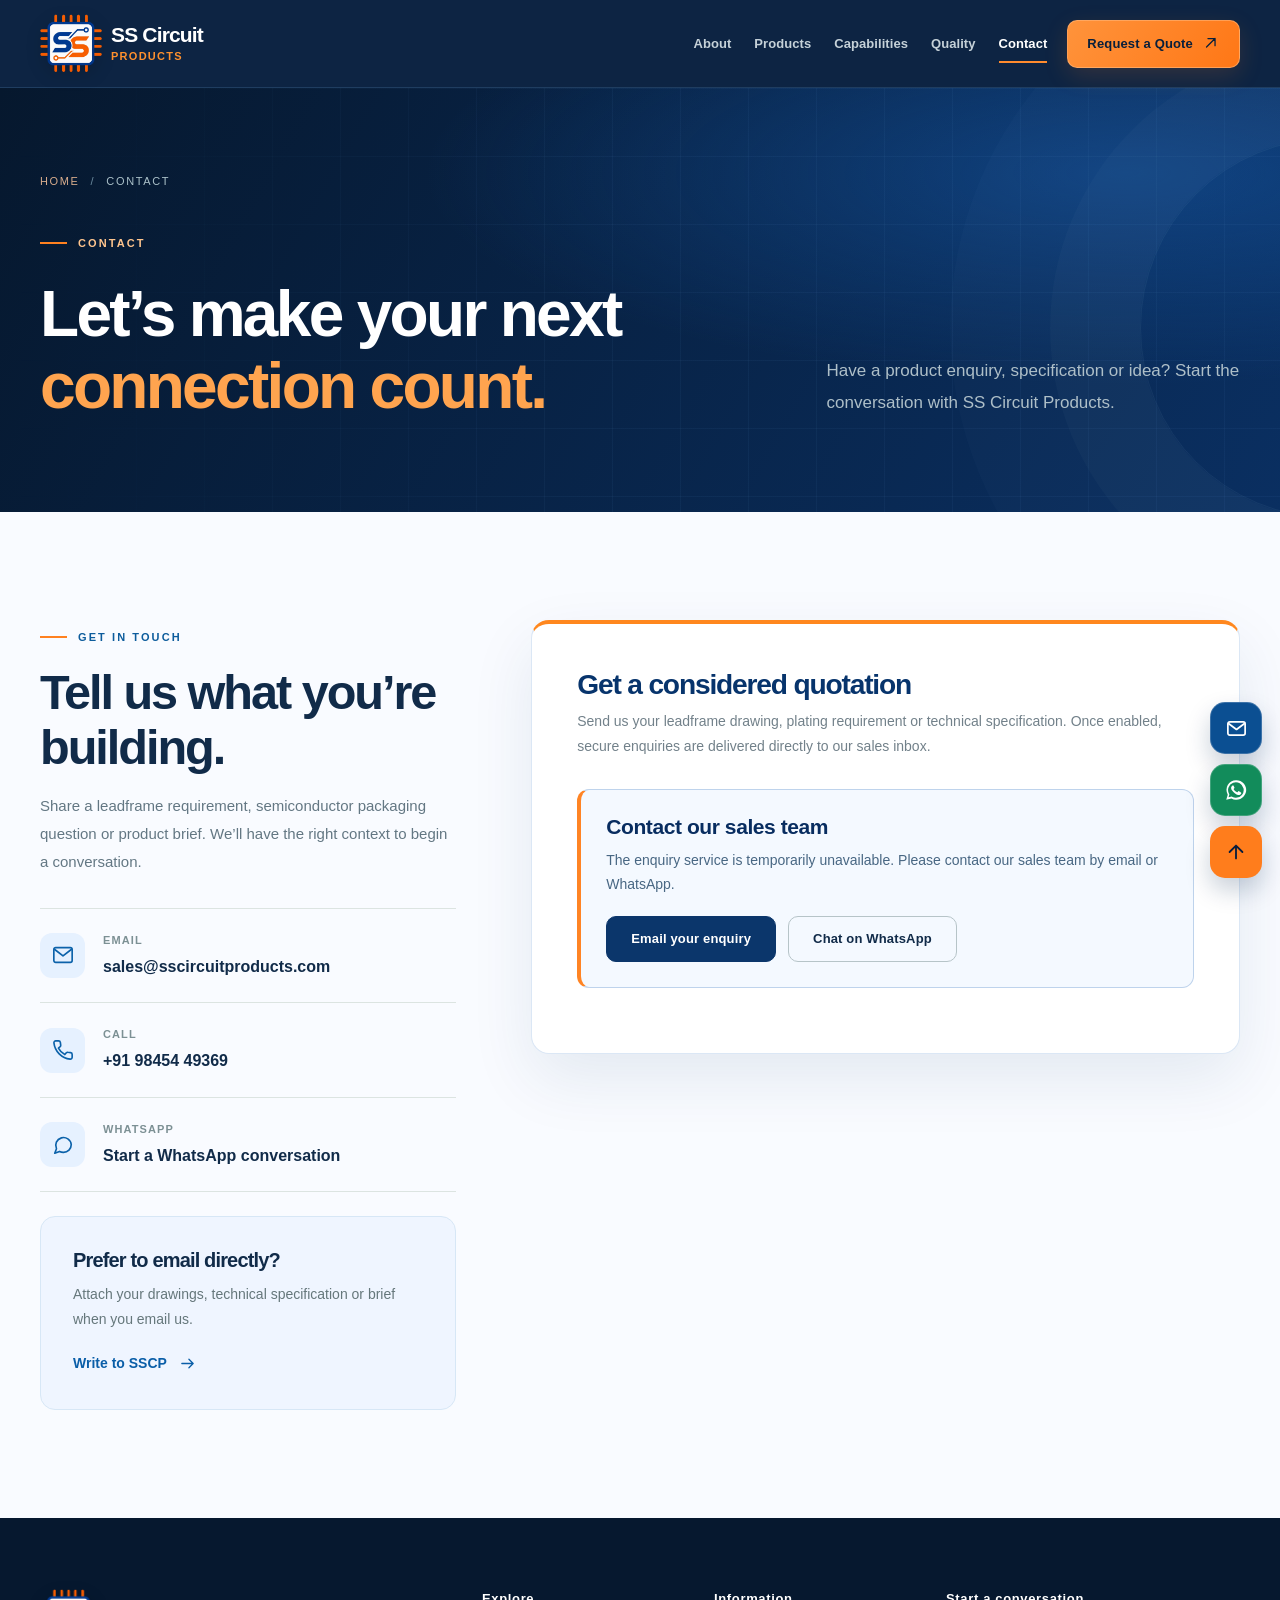
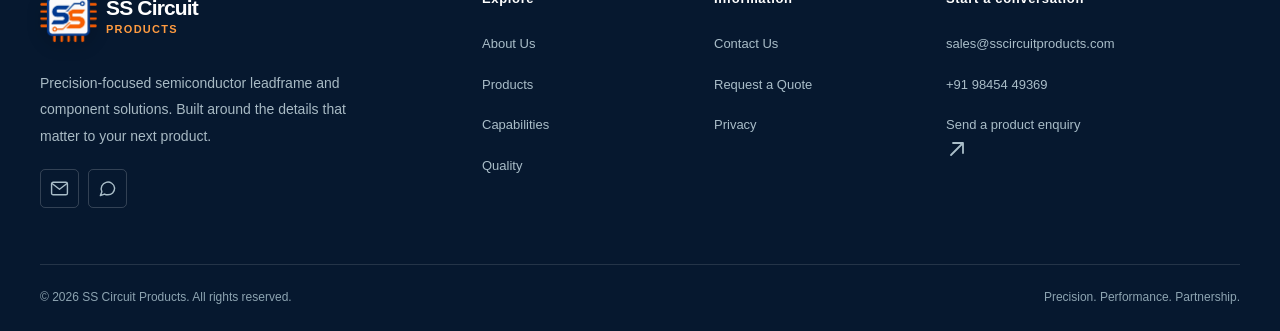
==== commit 37ca7ff9: "fix(contact): clear enquiry readiness, safe fallback and setup diagnostics" ====
--- a/contact.html
+++ b/contact.html
@@ -2,7 +2,7 @@
 <html lang="en"><head><meta charset="utf-8"/><meta content="width=device-width, initial-scale=1" name="viewport"/><meta content="#071d3d" name="theme-color"/><meta content="Contact SS Circuit Products at sales@sscircuitproducts.com or +91 98454 49369 for semiconductor and leadframe enquiries." name="description"/><meta content="index,follow" name="robots"/><link href="https://sscircuitproducts.com/contact.html" rel="canonical"/><link href="assets/favicon.png" rel="icon" type="image/png"/><link as="image" fetchpriority="low" href="assets/hero-leadframe.svg" media="(min-width: 641px)" rel="preload"/><link href="styles.css" rel="stylesheet"/><meta content="website" property="og:type"/><meta content="SS Circuit Products" property="og:site_name"/><meta content="Contact &amp; Enquiries | SS Circuit Products" property="og:title"/><meta content="Contact SS Circuit Products at sales@sscircuitproducts.com or +91 98454 49369 for semiconductor and leadframe enquiries." property="og:description"/><meta content="https://sscircuitproducts.com/contact.html" property="og:url"/><meta content="https://sscircuitproducts.com/assets/social-card.png" property="og:image"/><meta content="summary_large_image" name="twitter:card"/><script type="application/ld+json">{"@context": "https://schema.org", "@type": "Organization", "name": "SS Circuit Products", "url": "https://sscircuitproducts.com", "email": "sales@sscircuitproducts.com", "telephone": "+919845449369", "description": "Precision-focused semiconductor leadframe and related component solutions."}</script><title>Contact &amp; Enquiries | SS Circuit Products</title><script>document.documentElement.classList.add('has-js')</script><script defer="" src="script.js"></script></head><body><a class="skip-link" href="#main">Skip to content</a><header class="header"><div class="container header-inner"><a aria-label="SS Circuit Products — Home" class="brand" href="index.html"><img alt="" class="brand-mark" height="52" src="assets/sscp-logo-icon.webp" width="52"/><span class="brand-type"><span class="brand-primary"><span>SS Circuit</span></span><span class="brand-secondary">Products</span></span></a><nav aria-label="Main navigation" class="nav" id="primary-navigation"><a class="nav-link" href="about.html">About</a><a class="nav-link" href="products.html">Products</a><a class="nav-link" href="capabilities.html">Capabilities</a><a class="nav-link" href="quality.html">Quality</a><a aria-current="page" class="nav-link" href="contact.html">Contact</a></nav><a class="header-cta" href="contact.html#enquiry">Request a Quote <svg aria-hidden="true" class="" fill="none" height="24" stroke="currentColor" stroke-linecap="round" stroke-linejoin="round" stroke-width="1.8" viewbox="0 0 24 24" width="24" xmlns="http://www.w3.org/2000/svg"><path d="M5 17 17 5M7 5h10v10"></path></svg></a><button aria-controls="primary-navigation" aria-expanded="false" aria-label="Open navigation" class="mobile-menu-btn" type="button"><svg aria-hidden="true" class="" fill="none" height="24" stroke="currentColor" stroke-linecap="round" stroke-linejoin="round" stroke-width="1.8" viewbox="0 0 24 24" width="24" xmlns="http://www.w3.org/2000/svg"><path d="M4 7h16M4 12h16M4 17h16"></path></svg></button></div></header><main id="main">
 <section class="dark-hero page-hero"><div class="container"><div class="breadcrumbs"><a href="index.html">Home</a><span>/</span>Contact</div><div class="page-hero-grid"><div><span class="eyebrow eyebrow-light">Contact</span><h1>Let’s make your next<br/><em>connection count.</em></h1></div><p class="lead">Have a product enquiry, specification or idea? Start the conversation with SS Circuit Products.</p></div></div></section>
 <section class="section" id="enquiry"><div class="container contact-layout"><div class="contact-intro"><span class="eyebrow">Get in touch</span><h2>Tell us what you’re building.</h2><p>Share a leadframe requirement, semiconductor packaging question or product brief. We’ll have the right context to begin a conversation.</p><div class="contact-method"><div class="contact-method-icon"><svg aria-hidden="true" class="" fill="none" height="24" stroke="currentColor" stroke-linecap="round" stroke-linejoin="round" stroke-width="1.8" viewbox="0 0 24 24" width="24" xmlns="http://www.w3.org/2000/svg"><rect height="16" rx="2" width="20" x="2" y="4"></rect><path d="m3 6 9 7 9-7"></path></svg></div><div><small>Email</small><a href="mailto:sales@sscircuitproducts.com">sales@sscircuitproducts.com</a></div></div><div class="contact-method"><div class="contact-method-icon"><svg aria-hidden="true" class="" fill="none" height="24" stroke="currentColor" stroke-linecap="round" stroke-linejoin="round" stroke-width="1.8" viewbox="0 0 24 24" width="24" xmlns="http://www.w3.org/2000/svg"><path d="M22 16.9v3a2 2 0 0 1-2.2 2A20 20 0 0 1 2.1 4.2 2 2 0 0 1 4.1 2h3a2 2 0 0 1 2 1.7l.4 2.9a2 2 0 0 1-.6 1.8L7 10a16 16 0 0 0 7 7l1.6-1.9a2 2 0 0 1 1.8-.6l2.9.4a2 2 0 0 1 1.7 2Z"></path></svg></div><div><small>Call</small><a href="tel:+919845449369">+91 98454 49369</a></div></div><div class="contact-method"><div class="contact-method-icon"><svg aria-hidden="true" class="" fill="none" height="24" stroke="currentColor" stroke-linecap="round" stroke-linejoin="round" stroke-width="1.8" viewbox="0 0 24 24" width="24" xmlns="http://www.w3.org/2000/svg"><path d="M21 11.5a8.4 8.4 0 0 1-8.6 8.5 9 9 0 0 1-4.2-1L3 21l1.9-4.9A8.5 8.5 0 1 1 21 11.5Z"></path></svg></div><div><small>WhatsApp</small><a href="https://wa.me/919845449369?text=Hello%20SSCP%2C%20I%20have%20a%20product%20enquiry." rel="noopener noreferrer" target="_blank">Start a WhatsApp conversation</a></div></div><div class="direct-cta"><h3>Prefer to email directly?</h3><p>Attach your drawings, technical specification or brief when you email us.</p><a class="text-link" href="mailto:sales@sscircuitproducts.com?subject=SSCP%20Product%20Enquiry">Write to SSCP <svg aria-hidden="true" class="" fill="none" height="24" stroke="currentColor" stroke-linecap="round" stroke-linejoin="round" stroke-width="1.8" viewbox="0 0 24 24" width="24" xmlns="http://www.w3.org/2000/svg"><path d="M4 12h16m-6-6 6 6-6 6"></path></svg></a></div></div>
-<div class="contact-form-wrap"><h3>Get a considered quotation</h3><p class="form-subtext">Share a leadframe drawing, plating requirement or technical specification. Your request is sent straight to our sales team—no email app needed.</p><form action="/api/enquiry" id="enquiry-form" method="post"><div aria-hidden="true" class="hp-field"><label for="enq-website">Website (leave blank)</label><input autocomplete="off" id="enq-website" name="website" tabindex="-1" type="text"/></div><div class="form-grid"><div class="form-field"><label for="enq-name">Your name <span class="required">*</span></label><input autocomplete="name" id="enq-name" maxlength="100" name="name" placeholder="Full name" required="" type="text"/></div><div class="form-field"><label for="enq-email">Email address <span class="required">*</span></label><input autocomplete="email" id="enq-email" maxlength="150" name="email" placeholder="name@company.com" required="" type="email"/></div><div class="form-field"><label for="enq-company">Company</label><input autocomplete="organization" id="enq-company" maxlength="120" name="company" placeholder="Company / organization" type="text"/></div><div class="form-field"><label for="enq-phone">Phone / WhatsApp</label><input autocomplete="tel" id="enq-phone" maxlength="30" name="phone" placeholder="+91 ..." type="tel"/></div><div class="form-field"><label for="enq-interest">I'm interested in <span class="required">*</span></label><select id="enq-interest" name="interest" required=""><option disabled="" selected="" value="">Select a solution</option><option value="Precision Leadframes">Precision Leadframes</option><option value="Semiconductor Solutions">Semiconductor Solutions</option><option value="Custom Requirements">Custom Requirements</option><option value="Leadframe Plating">Leadframe Plating</option><option value="Request a Quotation">Request a Quotation</option><option value="Other Enquiry">Other Enquiry</option></select></div><div class="form-field"><label for="enq-volume">Estimated quantity / volume</label><input id="enq-volume" maxlength="80" name="volume" placeholder="Optional" type="text"/></div><div class="form-field"><label for="enq-plating">Plating / surface finish <span class="optional">optional</span></label><select id="enq-plating" name="plating"><option value="">Not specified</option><option>Silver</option><option>Nickel</option><option>Palladium</option><option>Gold</option><option>Tin</option><option>Other / to be discussed</option></select></div><div class="form-field"><label for="enq-plating-area">Plating coverage <span class="optional">optional</span></label><select id="enq-plating-area" name="platingArea"><option value="">Not specified</option><option>Full frame — both sides</option><option>Full frame — one side</option><option>Selective / specific areas</option><option>To be discussed</option></select></div><div class="form-field full"><label for="enq-message">Your requirement <span class="required">*</span></label><textarea id="enq-message" minlength="10" maxlength="3000" name="message" placeholder="Tell us about your application, specifications, material or timeline..." required=""></textarea></div><div class="form-field full file-upload-field"><label for="enq-drawing">Attach drawing or specification <span class="optional">optional</span></label><input accept=".pdf,.png,.jpg,.jpeg,application/pdf,image/png,image/jpeg" id="enq-drawing" name="drawing" type="file"/><small id="drawing-help">PDF, PNG or JPG only; maximum 4 MB. For CAD or larger files, email the sales team directly.</small></div><div class="form-field full consent-field"><label for="enq-consent"><input id="enq-consent" name="consent" type="checkbox" required/><span>I agree to SS Circuit Products using these details to respond to my enquiry. <a href="privacy.html">Privacy notice</a>.</span></label></div></div><div class="turnstile-panel" id="verification-panel"><div aria-label="Spam protection" class="turnstile-mount" id="turnstile-mount"></div><p class="form-config-note" id="form-config-note">Checking secure enquiry service…</p></div><div class="form-actions"><button class="btn btn-primary" disabled="" id="send-enquiry" type="submit">Send enquiry securely <svg aria-hidden="true" class="" fill="none" height="24" stroke="currentColor" stroke-linecap="round" stroke-linejoin="round" stroke-width="1.8" viewbox="0 0 24 24" width="24" xmlns="http://www.w3.org/2000/svg"><path d="M4 12h16m-6-6 6 6-6 6"></path></svg></button></div><p aria-atomic="true" aria-live="polite" class="form-status" id="form-status" role="status"></p><p class="form-note">We send enquiries directly to our sales inbox. Your file is included as an email attachment; we do not maintain an online upload library.</p></form></div></div></section>
+<div class="contact-form-wrap"><h3>Get a considered quotation</h3><p class="form-subtext">Send us your leadframe drawing, plating requirement or technical specification. Once enabled, secure enquiries are delivered directly to our sales inbox.</p><div class="form-unavailable" id="form-unavailable" role="status" aria-live="polite" hidden><h4>Contact our sales team</h4><p>Online enquiry submission is temporarily unavailable. Please email us your requirement or contact us on WhatsApp.</p><div class="form-unavailable-actions"><a class="btn btn-dark" href="mailto:sales@sscircuitproducts.com?subject=SSCP%20Quotation%20Enquiry">Email your enquiry</a><a class="btn btn-outline-dark" href="https://wa.me/919845449369?text=Hello%20SSCP%2C%20I%20have%20a%20product%20enquiry." rel="noopener noreferrer" target="_blank">Chat on WhatsApp</a></div></div><noscript><p class="form-unavailable">This form needs JavaScript. Email <a href="mailto:sales@sscircuitproducts.com">sales@sscircuitproducts.com</a> instead.</p></noscript><form action="/api/enquiry" id="enquiry-form" method="post"><div aria-hidden="true" class="hp-field"><label for="enq-website">Website (leave blank)</label><input autocomplete="off" id="enq-website" name="website" tabindex="-1" type="text"/></div><div class="form-grid"><div class="form-field"><label for="enq-name">Your name <span class="required">*</span></label><input autocomplete="name" id="enq-name" maxlength="100" name="name" placeholder="Full name" required="" type="text"/></div><div class="form-field"><label for="enq-email">Email address <span class="required">*</span></label><input autocomplete="email" id="enq-email" maxlength="150" name="email" placeholder="name@company.com" required="" type="email"/></div><div class="form-field"><label for="enq-company">Company</label><input autocomplete="organization" id="enq-company" maxlength="120" name="company" placeholder="Company / organization" type="text"/></div><div class="form-field"><label for="enq-phone">Phone / WhatsApp</label><input autocomplete="tel" id="enq-phone" maxlength="30" name="phone" placeholder="+91 ..." type="tel"/></div><div class="form-field"><label for="enq-interest">I'm interested in <span class="required">*</span></label><select id="enq-interest" name="interest" required=""><option disabled="" selected="" value="">Select a solution</option><option value="Precision Leadframes">Precision Leadframes</option><option value="Semiconductor Solutions">Semiconductor Solutions</option><option value="Custom Requirements">Custom Requirements</option><option value="Leadframe Plating">Leadframe Plating</option><option value="Request a Quotation">Request a Quotation</option><option value="Other Enquiry">Other Enquiry</option></select></div><div class="form-field"><label for="enq-volume">Estimated quantity / volume</label><input id="enq-volume" maxlength="80" name="volume" placeholder="Optional" type="text"/></div><div class="form-field"><label for="enq-plating">Plating / surface finish <span class="optional">optional</span></label><select id="enq-plating" name="plating"><option value="">Not specified</option><option>Silver</option><option>Nickel</option><option>Palladium</option><option>Gold</option><option>Tin</option><option>Other / to be discussed</option></select></div><div class="form-field"><label for="enq-plating-area">Plating coverage <span class="optional">optional</span></label><select id="enq-plating-area" name="platingArea"><option value="">Not specified</option><option>Full frame — both sides</option><option>Full frame — one side</option><option>Selective / specific areas</option><option>To be discussed</option></select></div><div class="form-field full"><label for="enq-message">Your requirement <span class="required">*</span></label><textarea id="enq-message" minlength="10" maxlength="3000" name="message" placeholder="Tell us about your application, specifications, material or timeline..." required=""></textarea></div><div class="form-field full file-upload-field"><label for="enq-drawing">Attach drawing or specification <span class="optional">optional</span></label><input accept=".pdf,.png,.jpg,.jpeg,application/pdf,image/png,image/jpeg" id="enq-drawing" name="drawing" type="file"/><small id="drawing-help">PDF, PNG or JPG only; maximum 4 MB. For CAD or larger files, email the sales team directly.</small></div><div class="form-field full consent-field"><label for="enq-consent"><input id="enq-consent" name="consent" type="checkbox" required/><span>I agree to SS Circuit Products using these details to respond to my enquiry. <a href="privacy.html">Privacy notice</a>.</span></label></div></div><div class="turnstile-panel" id="verification-panel"><div aria-label="Spam protection" class="turnstile-mount" id="turnstile-mount"></div><p class="form-config-note" id="form-config-note">Checking secure enquiry service…</p></div><div class="form-actions"><button class="btn btn-primary" disabled="" id="send-enquiry" type="submit">Send enquiry securely <svg aria-hidden="true" class="" fill="none" height="24" stroke="currentColor" stroke-linecap="round" stroke-linejoin="round" stroke-width="1.8" viewbox="0 0 24 24" width="24" xmlns="http://www.w3.org/2000/svg"><path d="M4 12h16m-6-6 6 6-6 6"></path></svg></button></div><p aria-atomic="true" aria-live="polite" class="form-status" id="form-status" role="status"></p><p class="form-note">We send enquiries directly to our sales inbox. Your file is included as an email attachment; we do not maintain an online upload library.</p></form></div></div></section>
 </main><footer class="footer"><div class="container"><div class="footer-grid"><div><a aria-label="SS Circuit Products — Home" class="brand" href="index.html"><img alt="" class="brand-mark" height="52" src="assets/sscp-logo-icon.webp" width="52"/><span class="brand-type"><span class="brand-primary"><span>SS Circuit</span></span><span class="brand-secondary">Products</span></span></a><p class="footer-desc">Precision-focused semiconductor leadframe and component solutions. Built around the details that matter to your next product.</p><div class="footer-social"><a aria-label="Email SS Circuit Products" href="mailto:sales@sscircuitproducts.com"><svg aria-hidden="true" class="" fill="none" height="24" stroke="currentColor" stroke-linecap="round" stroke-linejoin="round" stroke-width="1.8" viewbox="0 0 24 24" width="24" xmlns="http://www.w3.org/2000/svg"><rect height="16" rx="2" width="20" x="2" y="4"></rect><path d="m3 6 9 7 9-7"></path></svg></a><a aria-label="Message SS Circuit Products on WhatsApp" href="https://wa.me/919845449369?text=Hello%20SSCP%2C%20I%20would%20like%20to%20discuss%20a%20requirement." rel="noopener noreferrer" target="_blank"><svg aria-hidden="true" class="" fill="none" height="24" stroke="currentColor" stroke-linecap="round" stroke-linejoin="round" stroke-width="1.8" viewbox="0 0 24 24" width="24" xmlns="http://www.w3.org/2000/svg"><path d="M21 11.5a8.4 8.4 0 0 1-8.6 8.5 9 9 0 0 1-4.2-1L3 21l1.9-4.9A8.5 8.5 0 1 1 21 11.5Z"></path></svg></a></div></div>
 <div><h4>Explore</h4><ul class="footer-list"><li><a href="about.html">About Us</a></li><li><a href="products.html">Products</a></li><li><a href="capabilities.html">Capabilities</a></li><li><a href="quality.html">Quality</a></li></ul></div>
 <div><h4>Information</h4><ul class="footer-list"><li><a href="contact.html">Contact Us</a></li><li><a href="contact.html#enquiry">Request a Quote</a></li><li><a href="privacy.html">Privacy</a></li></ul></div>
--- a/styles.css
+++ b/styles.css
@@ -357,3 +357,13 @@
 .floating-top{background:#ff7d1c;color:#071d3d}
 @media(max-width:900px){.brand-mark{width:52px!important;height:52px!important}.hero-brand-seal{top:4%;right:-6%}}
 @media(max-width:640px){.brand-mark{width:43px!important;height:43px!important}.brand-primary{font-size:18px}.brand-secondary{font-size:9px}.hero-brand-seal{top:2%;right:3%;padding:5px 9px 5px 5px;transform:none}.hero-brand-seal img{width:38px;height:38px}.hero-brand-seal b{font-size:14px}.hero-brand-seal small{font-size:8px}.file-upload-field{padding:13px}.floating-action{border-radius:13px}}
+
+/* Enquiry readiness: show a useful alternative instead of an inactive form. */
+#enquiry { scroll-margin-top: 100px; }
+.contact-form-wrap form[hidden], .form-unavailable[hidden] { display: none !important; }
+.form-unavailable { border: 1px solid #bed3ec; border-left: 4px solid #ff8424; border-radius: 12px; background: #f4f9ff; padding: 25px; color: #193957; margin: 20px 0; }
+.form-unavailable h4 { margin: 0 0 10px; font-size: 21px; letter-spacing: -.02em; color: #082d60; }
+.form-unavailable p { margin: 0 0 19px; color: #486783; font-size: 14px; line-height: 1.7; }
+.form-unavailable-actions { display: flex; align-items: center; gap: 12px; flex-wrap: wrap; }
+.form-unavailable-actions .btn { font-size: 13px; min-height: 46px; }
+@media (max-width: 640px) { .form-unavailable {padding: 19px;} .form-unavailable-actions { flex-direction:column; align-items:stretch; } .form-unavailable-actions .btn {width:100%;} }
